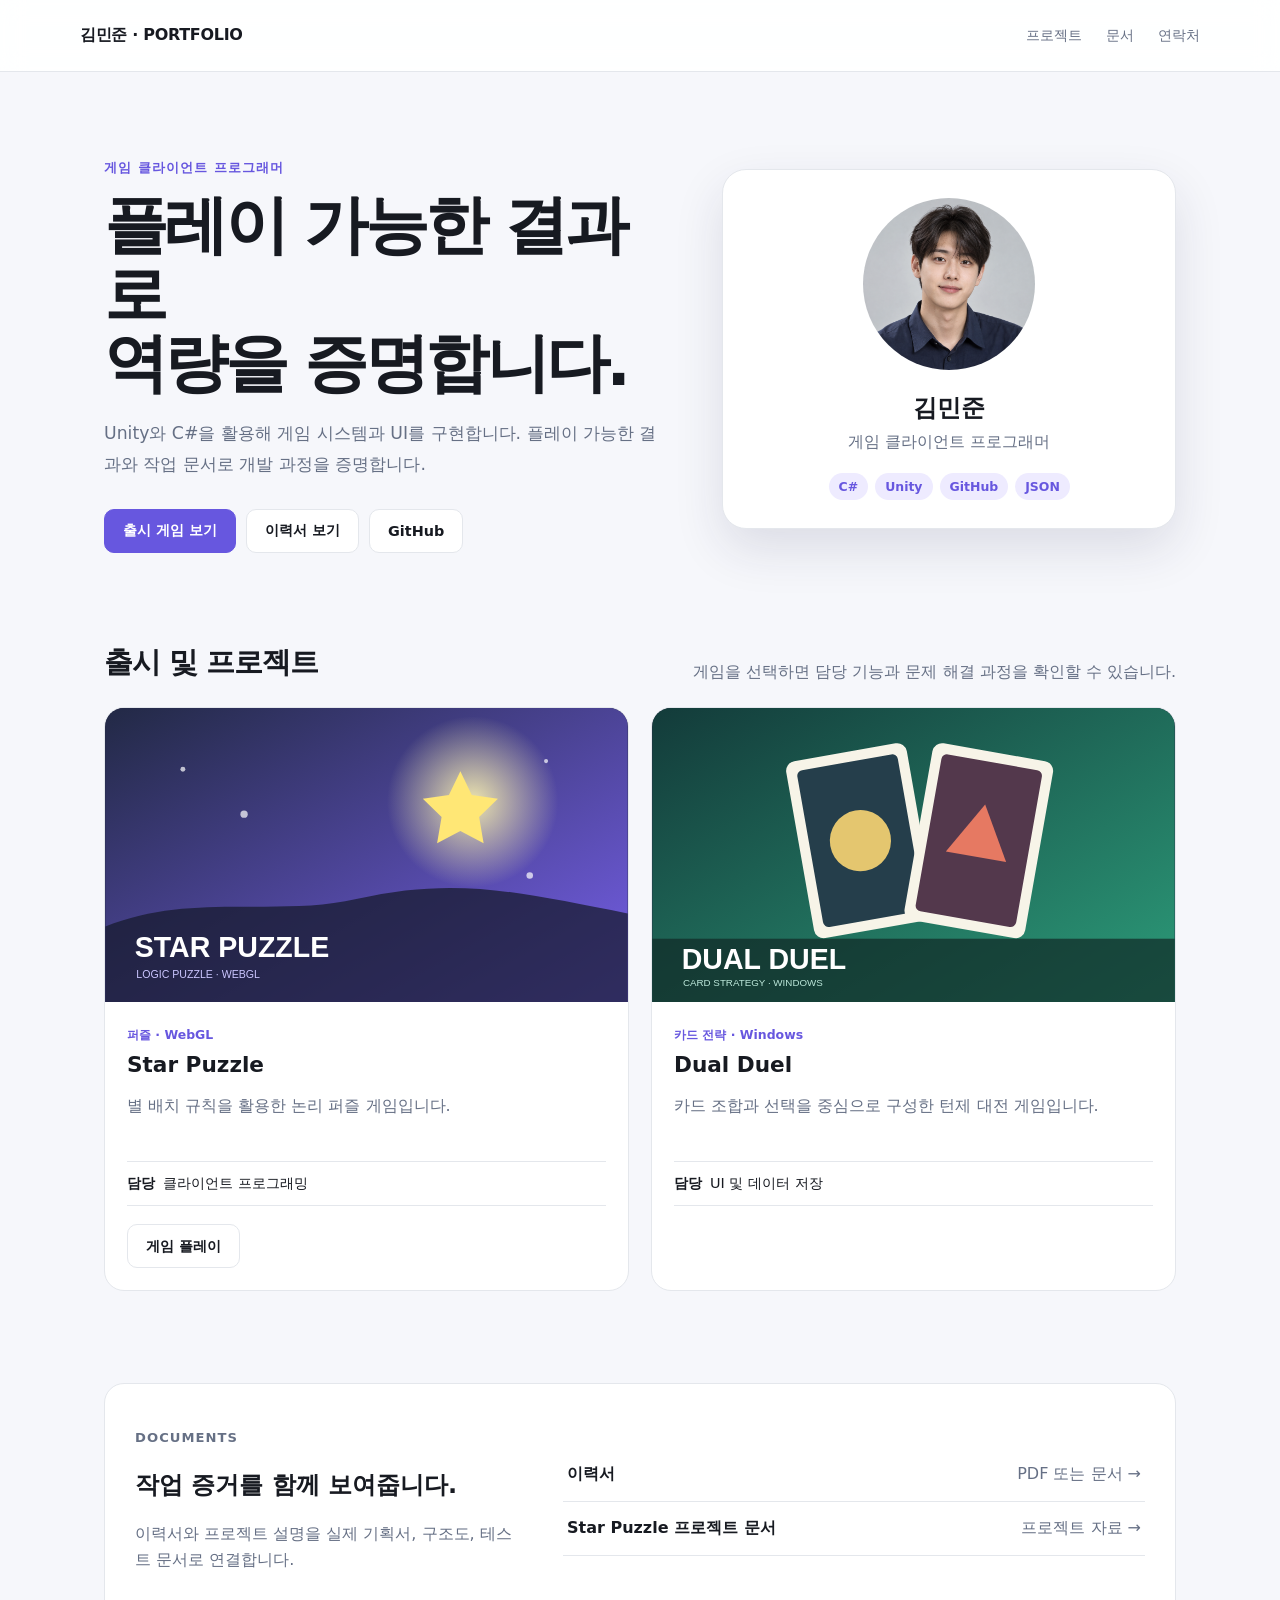
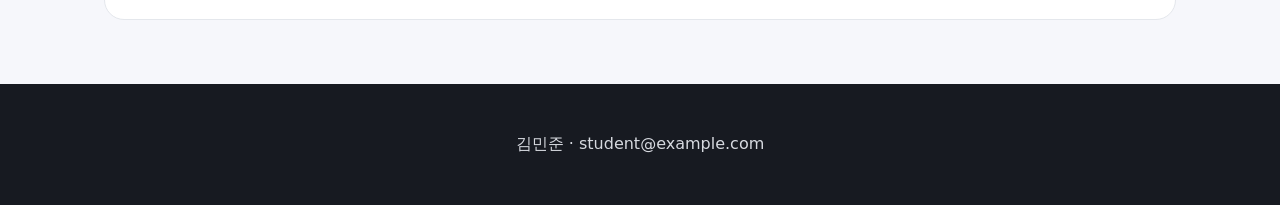
==== index.html @ 66bfaee1 "[Feat] 포트폴리오 셋팅" ====
<!doctype html>
<html lang="ko">
<head>
  <meta charset="utf-8">
  <meta name="viewport" content="width=device-width, initial-scale=1">
  <meta name="description" content="게임콘텐츠 포트폴리오">
  <title>게임 포트폴리오</title>
  <link rel="stylesheet" href="css/portfolio.css">
</head>
<body>
  <header class="site-header">
    <a class="brand" href="index.html" id="brand">GAME PORTFOLIO</a>
    <nav aria-label="주요 메뉴">
      <a href="#projects">프로젝트</a>
      <a href="#documents">문서</a>
      <a href="#contact">연락처</a>
    </nav>
  </header>

  <main id="app" aria-live="polite">
    <section class="loading">포트폴리오 정보를 불러오고 있습니다.</section>
  </main>

  <footer id="contact">
    <p id="footer-text">Game Portfolio</p>
  </footer>

  <script src="js/portfolio.js" defer></script>
</body>
</html>
---- css/portfolio.css ----
:root {
  --bg: #f6f7fb;
  --surface: #ffffff;
  --text: #171a21;
  --muted: #667085;
  --line: #e4e7ec;
  --accent: #6757df;
  --accent-soft: #eeebff;
  --shadow: 0 20px 50px rgba(35, 31, 77, .12);
}
* { box-sizing: border-box; }
html { scroll-behavior: smooth; }
body { margin: 0; background: var(--bg); color: var(--text); font-family: Pretendard, "Noto Sans KR", system-ui, sans-serif; }
a { color: inherit; }
.site-header { height: 72px; display: flex; align-items: center; justify-content: space-between; gap: 24px; padding: 0 max(24px, calc((100vw - 1120px) / 2)); background: rgba(255,255,255,.9); border-bottom: 1px solid var(--line); position: sticky; top: 0; z-index: 10; backdrop-filter: blur(12px); }
.brand { font-weight: 800; text-decoration: none; letter-spacing: -.02em; }
nav { display: flex; gap: 24px; }
nav a { color: var(--muted); text-decoration: none; font-size: .9rem; }
.loading, .error { max-width: 1120px; margin: 80px auto; padding: 24px; }
.error { background: #fff1f1; color: #a12828; border-radius: 14px; }
.hero { max-width: 1120px; margin: 0 auto; padding: 74px 24px 62px; display: grid; grid-template-columns: 1.1fr .9fr; gap: 64px; align-items: center; }
.eyebrow { color: var(--accent); font-weight: 800; letter-spacing: .08em; font-size: .82rem; text-transform: uppercase; }
.hero h1 { margin: 14px 0 20px; font-size: clamp(2.5rem, 5vw, 4.4rem); line-height: 1.08; letter-spacing: -.055em; }
.intro { max-width: 620px; color: var(--muted); font-size: 1.08rem; line-height: 1.75; }
.actions { display: flex; flex-wrap: wrap; gap: 10px; margin-top: 30px; }
.button { display: inline-flex; align-items: center; justify-content: center; min-height: 44px; padding: 0 18px; border: 1px solid var(--line); border-radius: 10px; background: var(--surface); text-decoration: none; font-weight: 700; font-size: .9rem; }
.button.primary { background: var(--accent); border-color: var(--accent); color: #fff; }
.profile-card { padding: 28px; background: var(--surface); border: 1px solid var(--line); border-radius: 24px; box-shadow: var(--shadow); }
.profile-card img { display: block; width: 172px; height: 172px; object-fit: cover; border-radius: 50%; margin: 0 auto 22px; background: var(--accent-soft); }
.profile-card h2 { text-align: center; margin: 0; }
.profile-card p { text-align: center; color: var(--muted); margin: 8px 0 20px; }
.skill-list { display: flex; flex-wrap: wrap; justify-content: center; gap: 7px; }
.tag { display: inline-flex; padding: 6px 10px; border-radius: 999px; background: var(--accent-soft); color: var(--accent); font-size: .78rem; font-weight: 700; }
.section { max-width: 1120px; margin: 0 auto; padding: 28px 24px 64px; }
.section-heading { display: flex; justify-content: space-between; align-items: end; gap: 20px; margin-bottom: 24px; }
.section-heading h2 { margin: 0; font-size: 1.8rem; letter-spacing: -.035em; }
.section-heading p { margin: 0; color: var(--muted); }
.project-grid { display: grid; grid-template-columns: repeat(2, minmax(0, 1fr)); gap: 22px; }
.project-card { overflow: hidden; background: var(--surface); border: 1px solid var(--line); border-radius: 20px; transition: transform .18s ease, box-shadow .18s ease; }
.project-card:hover { transform: translateY(-3px); box-shadow: var(--shadow); }
.project-card img { display: block; width: 100%; aspect-ratio: 16/9; object-fit: cover; background: #252b45; }
.project-content { padding: 22px; }
.project-meta { color: var(--accent); font-size: .78rem; font-weight: 800; }
.project-content h3 { margin: 8px 0; font-size: 1.35rem; }
.project-content p { color: var(--muted); line-height: 1.6; min-height: 52px; }
.project-role { padding: 12px 0; border-top: 1px solid var(--line); border-bottom: 1px solid var(--line); font-size: .9rem; }
.project-role strong { margin-right: 8px; }
.card-actions { display: flex; flex-wrap: wrap; gap: 8px; margin-top: 18px; }
.documents { display: grid; grid-template-columns: .8fr 1.2fr; gap: 40px; padding: 30px; background: var(--surface); border: 1px solid var(--line); border-radius: 20px; }
.documents p { color: var(--muted); line-height: 1.65; }
.document-list { display: grid; align-content: center; }
.document-link { display: flex; justify-content: space-between; padding: 16px 4px; border-bottom: 1px solid var(--line); text-decoration: none; font-weight: 700; }
.document-link span { color: var(--muted); font-weight: 500; }
footer { padding: 34px 24px; text-align: center; background: #171a21; color: #d7dae0; }
.detail-shell { max-width: 900px; margin: 0 auto; padding: 60px 24px 90px; }
.detail-cover { width: 100%; aspect-ratio: 16/8; object-fit: cover; border-radius: 24px; background: #252b45; }
.detail-title { margin: 32px 0 8px; font-size: clamp(2.2rem, 5vw, 3.7rem); letter-spacing: -.045em; }
.detail-summary { color: var(--muted); font-size: 1.06rem; line-height: 1.75; }
.detail-facts { display: grid; grid-template-columns: repeat(4, 1fr); gap: 12px; margin: 30px 0; }
.fact { padding: 16px; background: var(--surface); border: 1px solid var(--line); border-radius: 14px; }
.fact small { display: block; color: var(--muted); margin-bottom: 6px; }
.detail-section { margin-top: 46px; }
.detail-section h2 { margin-bottom: 18px; }
.contribution-list { padding-left: 22px; line-height: 1.9; }
.solve-grid { display: grid; grid-template-columns: repeat(3, 1fr); gap: 12px; }
.solve-item { padding: 20px; background: var(--surface); border: 1px solid var(--line); border-radius: 14px; }
.solve-item small { color: var(--accent); font-weight: 800; }
.solve-item p { color: var(--muted); line-height: 1.65; }
@media (max-width: 760px) {
  .site-header { height: 62px; }
  nav { display: none; }
  .hero { grid-template-columns: 1fr; padding-top: 48px; gap: 34px; }
  .profile-card { max-width: 420px; width: 100%; }
  .project-grid, .documents, .solve-grid { grid-template-columns: 1fr; }
  .detail-facts { grid-template-columns: 1fr 1fr; }
  .section-heading { display: block; }
  .section-heading p { margin-top: 8px; }
}
@media (prefers-reduced-motion: reduce) { * { scroll-behavior: auto !important; transition: none !important; } }
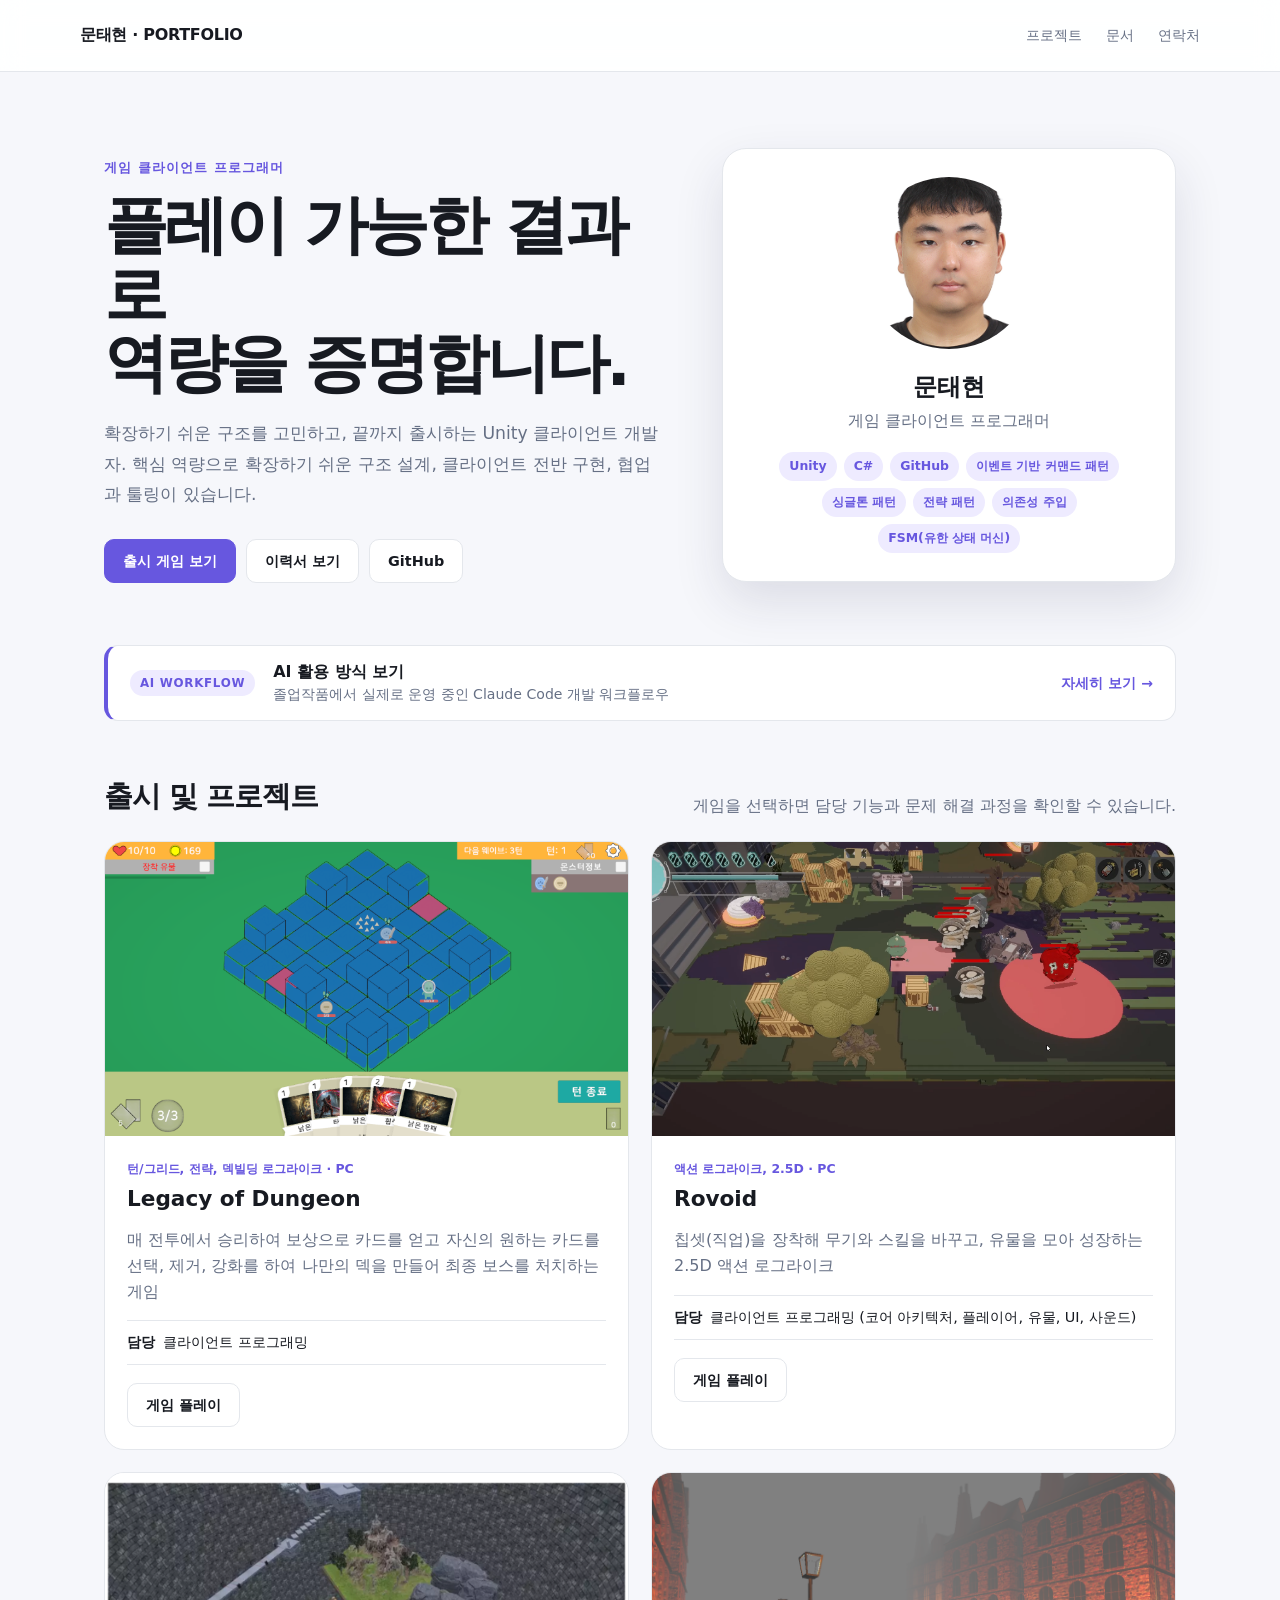
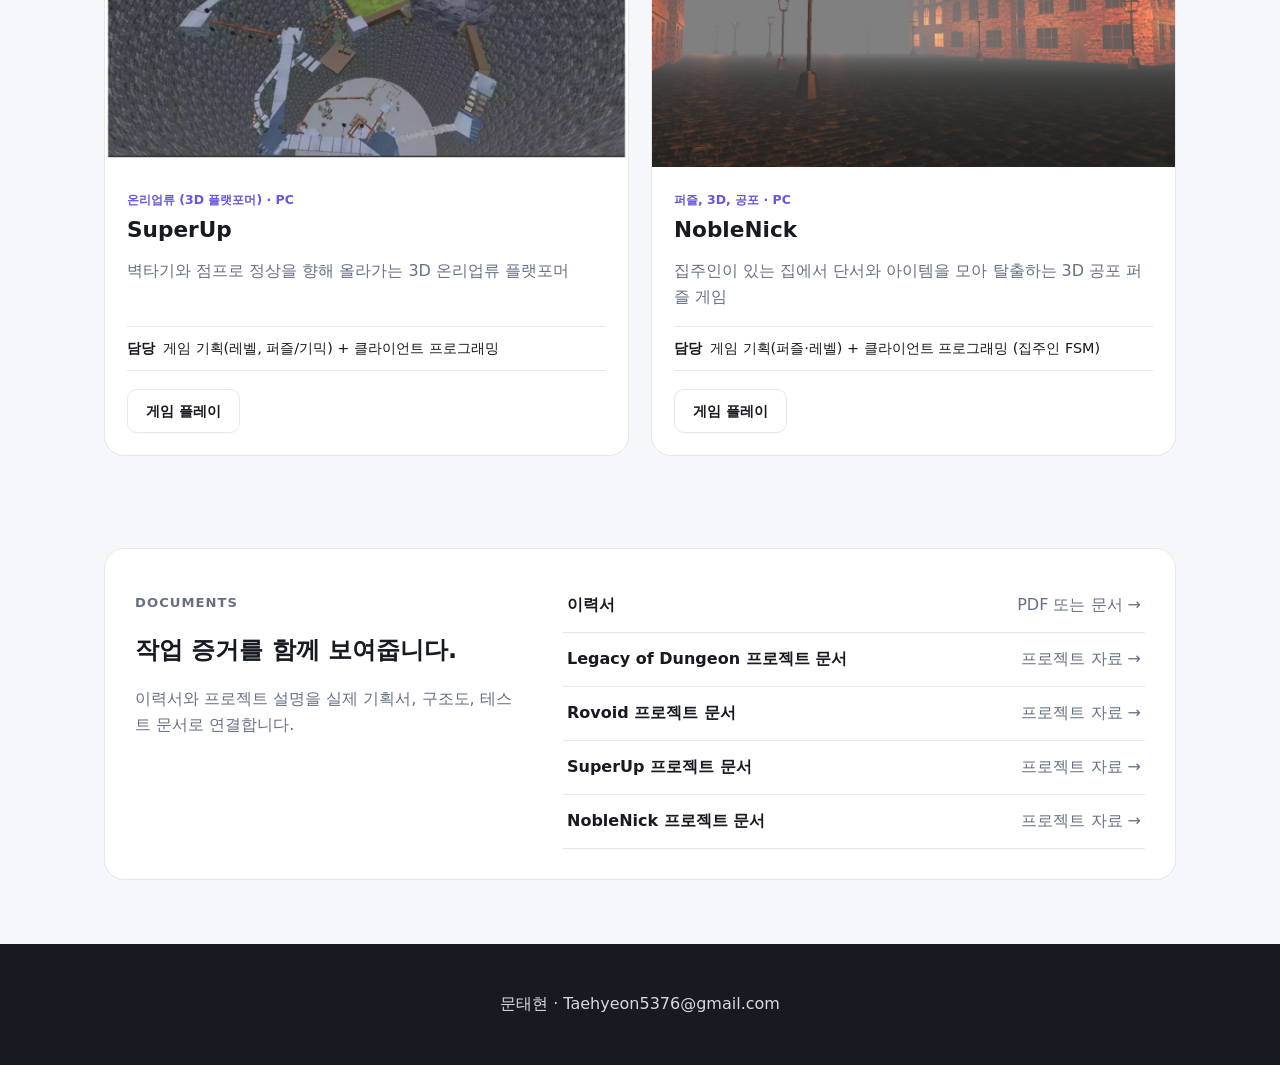
==== commit 358b9669: "[Feat] AI 활용 페이지 및 홈 안내 띠 추가 - ai-workflow.html: 졸업작품의 Claude Code 워크플로우 소개 페이지 - ai-strip.js/css: p" ====
--- a/index.html
+++ b/index.html
@@ -6,6 +6,7 @@
   <meta name="description" content="게임콘텐츠 포트폴리오">
   <title>게임 포트폴리오</title>
   <link rel="stylesheet" href="css/portfolio.css">
+  <link rel="stylesheet" href="css/ai-strip.css">
 </head>
 <body>
   <header class="site-header">
@@ -26,5 +27,6 @@
   </footer>
 
   <script src="js/portfolio.js" defer></script>
+  <script src="js/ai-strip.js" defer></script>
 </body>
 </html>
--- a/css/ai-strip.css
+++ b/css/ai-strip.css
@@ -0,0 +1,12 @@
+.ai-strip-wrap { max-width: 1120px; margin: 0 auto 28px; padding: 0 24px; }
+.ai-strip { display: flex; align-items: center; gap: 18px; padding: 16px 22px; background: var(--surface); border: 1px solid var(--line); border-left: 4px solid var(--accent); border-radius: 14px; text-decoration: none; transition: transform .18s ease, box-shadow .18s ease; }
+.ai-strip:hover { transform: translateY(-2px); box-shadow: var(--shadow); }
+.ai-strip-tag { flex: none; padding: 6px 10px; border-radius: 999px; background: var(--accent-soft); color: var(--accent); font-size: .74rem; font-weight: 800; letter-spacing: .06em; }
+.ai-strip-text { flex: 1; display: flex; flex-direction: column; gap: 2px; min-width: 0; }
+.ai-strip-text strong { font-size: 1rem; }
+.ai-strip-text span { color: var(--muted); font-size: .88rem; }
+.ai-strip-go { flex: none; color: var(--accent); font-weight: 800; font-size: .88rem; }
+@media (max-width: 760px) {
+  .ai-strip { flex-wrap: wrap; gap: 10px 14px; }
+  .ai-strip-text { flex-basis: 100%; order: 3; }
+}
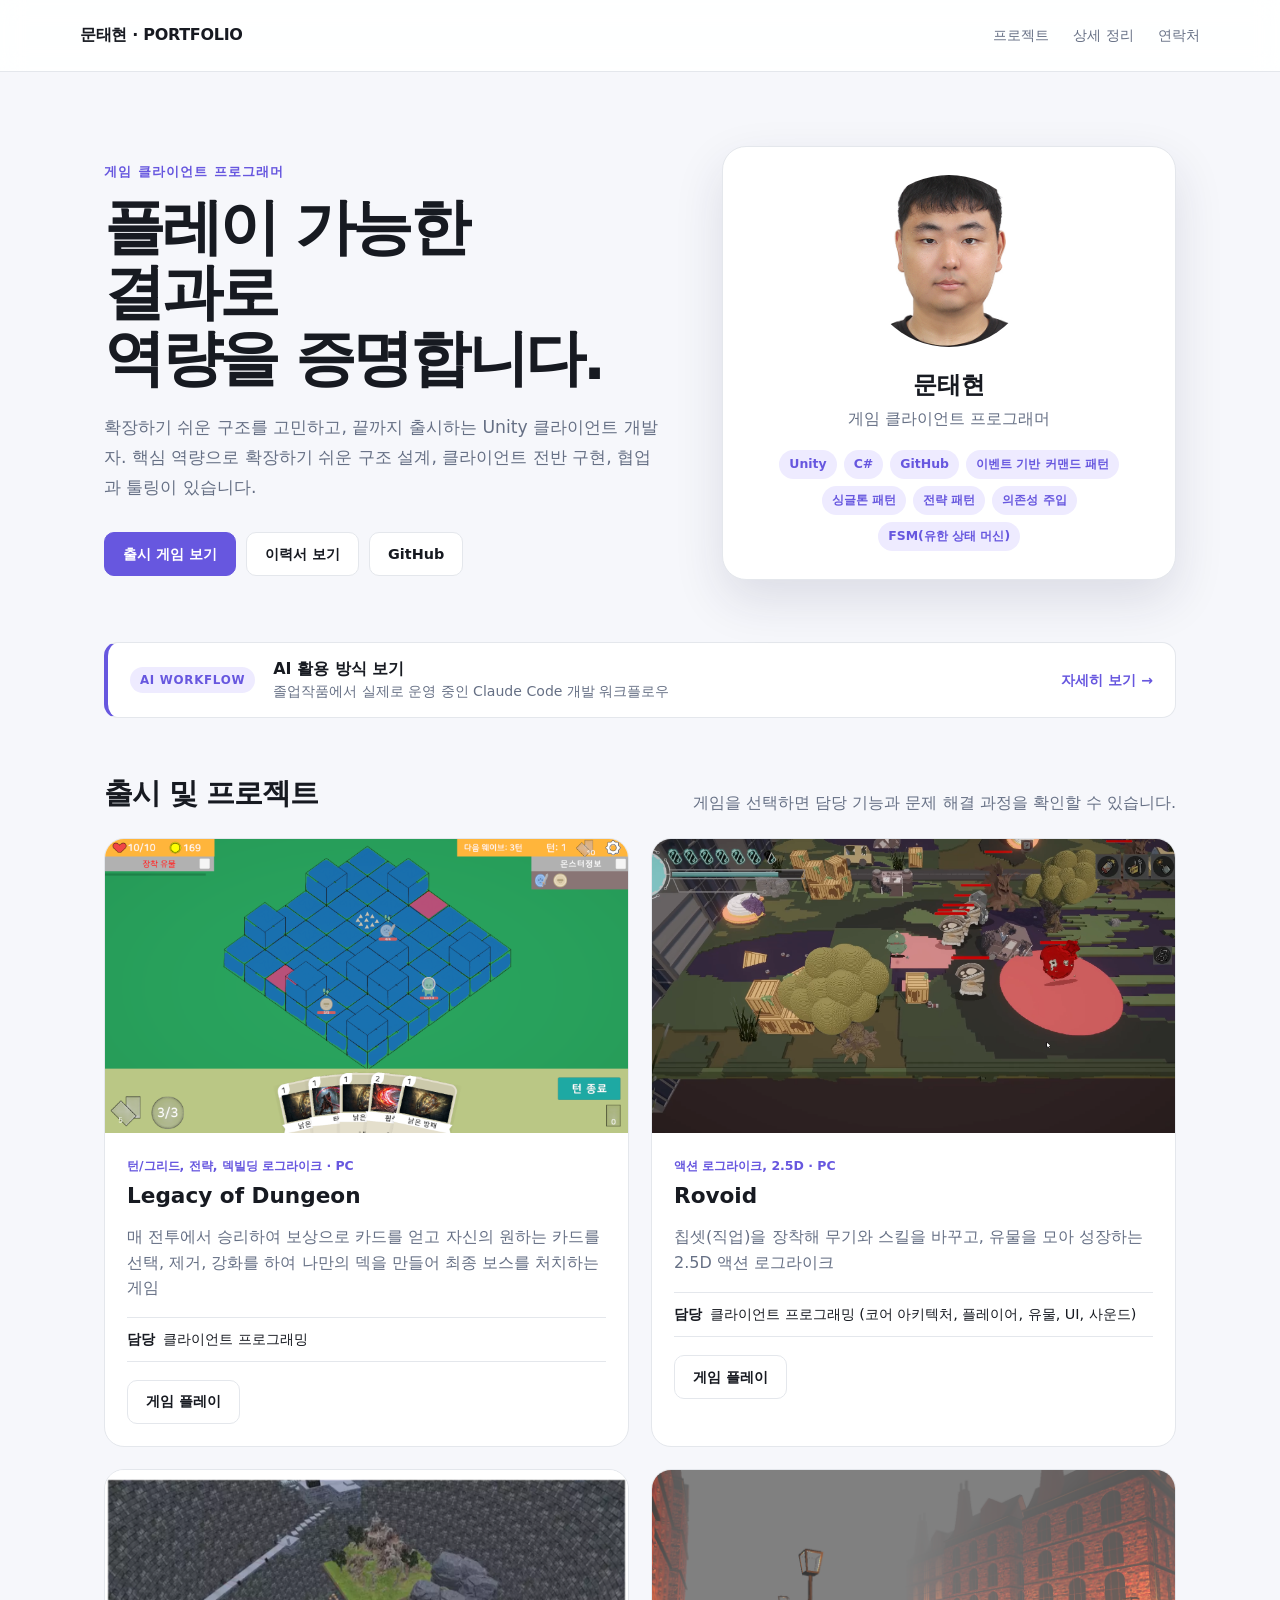
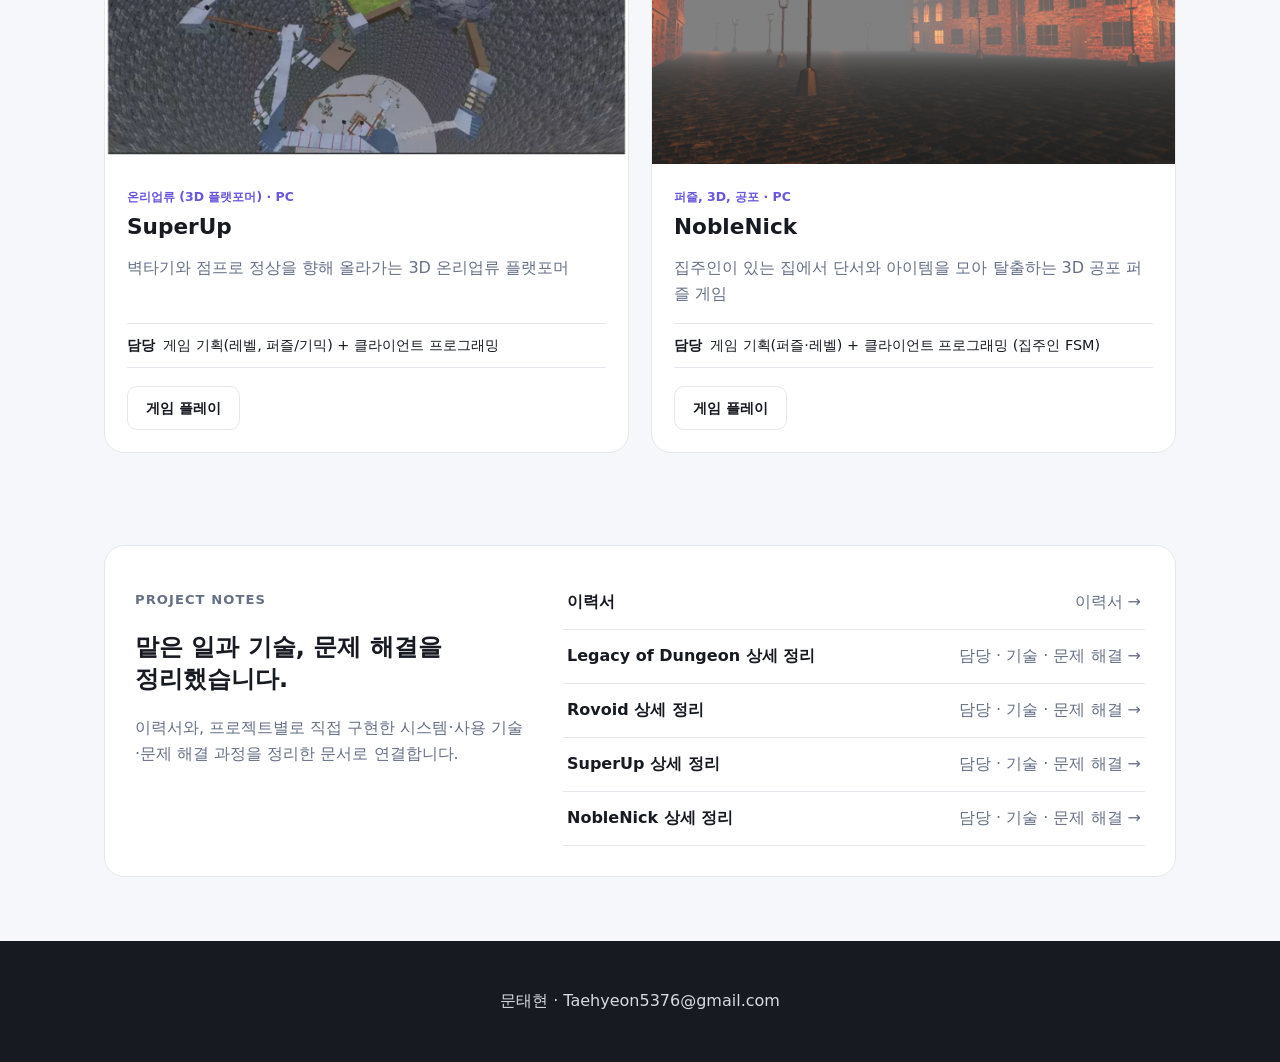
==== commit e0bc166f: "[Feat] 문서 섹션 문구 정리 및 AI 활용 페이지에 결과 영상 추가 - 문서 섹션을 PROJECT NOTES로 바꾸고 제목/설명/항목 문구를 실제 문서 성격에 맞게 수정 - " ====
--- a/index.html
+++ b/index.html
@@ -13,7 +13,7 @@
     <a class="brand" href="index.html" id="brand">GAME PORTFOLIO</a>
     <nav aria-label="주요 메뉴">
       <a href="#projects">프로젝트</a>
-      <a href="#documents">문서</a>
+      <a href="#documents">상세 정리</a>
       <a href="#contact">연락처</a>
     </nav>
   </header>
--- a/css/portfolio.css
+++ b/css/portfolio.css
@@ -20,7 +20,7 @@
 .error { background: #fff1f1; color: #a12828; border-radius: 14px; }
 .hero { max-width: 1120px; margin: 0 auto; padding: 74px 24px 62px; display: grid; grid-template-columns: 1.1fr .9fr; gap: 64px; align-items: center; }
 .eyebrow { color: var(--accent); font-weight: 800; letter-spacing: .08em; font-size: .82rem; text-transform: uppercase; }
-.hero h1 { margin: 14px 0 20px; font-size: clamp(2.5rem, 5vw, 4.4rem); line-height: 1.08; letter-spacing: -.055em; }
+.hero h1 { margin: 14px 0 20px; font-size: clamp(2.5rem, 5vw, 3.8rem); line-height: 1.08; letter-spacing: -.055em; word-break: keep-all; }
 .intro { max-width: 620px; color: var(--muted); font-size: 1.08rem; line-height: 1.75; }
 .actions { display: flex; flex-wrap: wrap; gap: 10px; margin-top: 30px; }
 .button { display: inline-flex; align-items: center; justify-content: center; min-height: 44px; padding: 0 18px; border: 1px solid var(--line); border-radius: 10px; background: var(--surface); text-decoration: none; font-weight: 700; font-size: .9rem; }
@@ -48,6 +48,7 @@
 .card-actions { display: flex; flex-wrap: wrap; gap: 8px; margin-top: 18px; }
 .documents { display: grid; grid-template-columns: .8fr 1.2fr; gap: 40px; padding: 30px; background: var(--surface); border: 1px solid var(--line); border-radius: 20px; }
 .documents p { color: var(--muted); line-height: 1.65; }
+.documents h2 { word-break: keep-all; }
 .document-list { display: grid; align-content: center; }
 .document-link { display: flex; justify-content: space-between; padding: 16px 4px; border-bottom: 1px solid var(--line); text-decoration: none; font-weight: 700; }
 .document-link span { color: var(--muted); font-weight: 500; }
